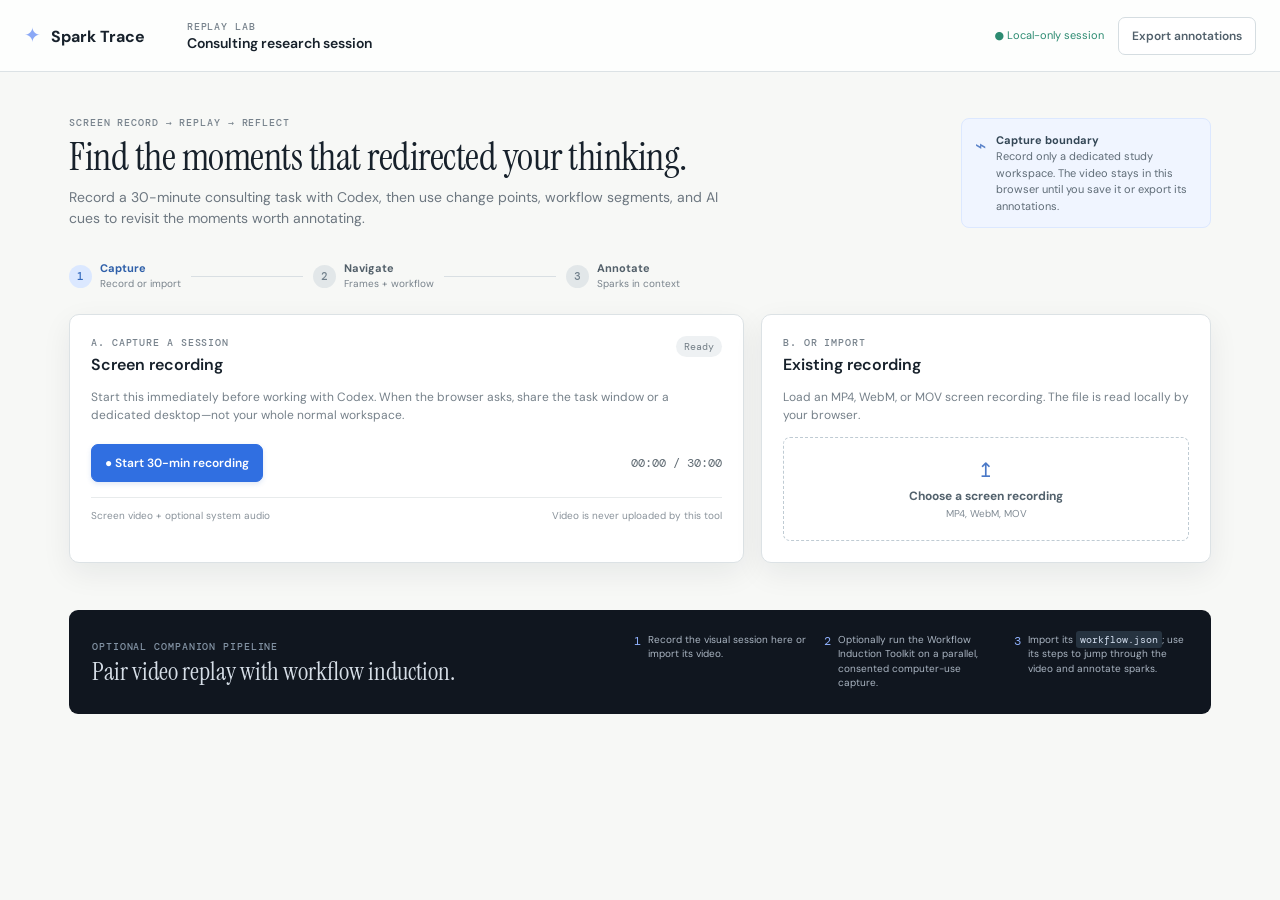
==== replay.html @ 85df9063 "Initial Spark Trace Replay Lab prototype" ====
<!doctype html>
<html lang="en">
  <head>
    <meta charset="utf-8" />
    <meta name="viewport" content="width=device-width, initial-scale=1" />
    <meta name="theme-color" content="#10161f" />
    <title>Spark Trace Replay Lab</title>
    <link rel="stylesheet" href="./replay.css" />
  </head>
  <body>
    <header class="topbar">
      <a class="brand" href="./index.html"><span>✦</span> Spark Trace</a>
      <div class="session-title"><span class="eyebrow">REPLAY LAB</span><input id="sessionName" value="Consulting research session" aria-label="Session name" /></div>
      <div class="top-actions"><span class="local-status">● Local-only session</span><button class="ghost-button" id="exportButton">Export annotations</button></div>
    </header>

    <main>
      <section class="hero">
        <div>
          <p class="eyebrow">SCREEN RECORD → REPLAY → REFLECT</p>
          <h1>Find the moments that redirected your thinking.</h1>
          <p>Record a 30-minute consulting task with Codex, then use change points, workflow segments, and AI cues to revisit the moments worth annotating.</p>
        </div>
        <aside class="privacy-note"><span>⌁</span><p><strong>Capture boundary</strong><br />Record only a dedicated study workspace. The video stays in this browser until you save it or export its annotations.</p></aside>
      </section>

      <section class="stepper" aria-label="Replay workflow">
        <div class="step active"><span>1</span><div><strong>Capture</strong><small>Record or import</small></div></div>
        <i></i>
        <div class="step"><span>2</span><div><strong>Navigate</strong><small>Frames + workflow</small></div></div>
        <i></i>
        <div class="step"><span>3</span><div><strong>Annotate</strong><small>Sparks in context</small></div></div>
      </section>

      <section class="capture-grid">
        <article class="card capture-card">
          <div class="card-heading"><div><p class="eyebrow">A. CAPTURE A SESSION</p><h2>Screen recording</h2></div><span id="recordStatus" class="status-pill">Ready</span></div>
          <p class="support">Start this immediately before working with Codex. When the browser asks, share the task window or a dedicated desktop—not your whole normal workspace.</p>
          <div class="record-controls">
            <button class="primary-button" id="recordButton">● Start 30-min recording</button>
            <button class="danger-button hidden" id="stopButton">■ Stop & prepare replay</button>
            <span id="recordTimer" class="timer">00:00 / 30:00</span>
          </div>
          <div class="capture-foot"><span>Screen video + optional system audio</span><span>Video is never uploaded by this tool</span></div>
        </article>

        <article class="card import-card">
          <div class="card-heading"><div><p class="eyebrow">B. OR IMPORT</p><h2>Existing recording</h2></div></div>
          <p class="support">Load an MP4, WebM, or MOV screen recording. The file is read locally by your browser.</p>
          <label class="file-drop" for="videoInput"><input id="videoInput" type="file" accept="video/*" /><span class="drop-icon">↥</span><strong>Choose a screen recording</strong><small>MP4, WebM, MOV</small></label>
          <a class="download-link hidden" id="videoDownload" download="spark-trace-recording.webm">↓ Save captured recording</a>
        </article>
      </section>

      <section id="workspace" class="workspace hidden">
        <div class="replay-header">
          <div><p class="eyebrow">SESSION REPLAY</p><h2 id="videoLabel">Untitled recording</h2><p id="durationLabel">Preparing video…</p></div>
          <div class="replay-counts"><div><strong id="frameCount">0</strong><small>change points</small></div><div><strong id="segmentCount">0</strong><small>workflow segments</small></div><div><strong id="candidateCount">0</strong><small>review prompts</small></div><div><strong id="sparkCount">0</strong><small>sparks</small></div></div>
        </div>

        <div class="video-layout">
          <article class="video-card">
            <video id="replayVideo" controls playsinline></video>
            <div class="playhead-panel">
              <div><span class="eyebrow">PLAYHEAD</span><strong id="playhead">00:00</strong></div>
              <div class="range-wrap"><label for="rangeStart">Annotate a moment or interval</label><div><input id="rangeStart" type="number" min="0" step="1" value="0" /><span>to</span><input id="rangeEnd" type="number" min="0" step="1" value="0" /><span>sec</span><button class="text-button" id="usePlayhead">Use playhead</button></div></div>
              <button class="primary-button compact" id="openSparkButton">Capture spark →</button>
            </div>
          </article>

          <aside class="right-rail">
            <article class="rail-card">
              <div class="rail-heading"><div><p class="eyebrow">WORKFLOW NAVIGATION</p><h3>Find a moment faster</h3></div><button class="text-button" id="openSegmentButton">+ Segment</button></div>
              <div class="filter-row" id="filters">
                <button class="filter active" data-filter="all">All</button>
                <button class="filter" data-filter="ai">AI cue</button>
                <button class="filter" data-filter="source">Source</button>
                <button class="filter" data-filter="draft">Draft</button>
                <button class="filter" data-filter="calculate">Table / calc</button>
              </div>
              <input id="segmentSearch" class="search" placeholder="Search workflow labels or notes" aria-label="Search workflow segments" />
              <div class="segment-list" id="segmentList"></div>
              <label class="workflow-import" for="workflowInput"><input id="workflowInput" type="file" accept=".json,application/json" />⌁ Import workflow.json <small>Optional companion output from Workflow Induction Toolkit</small></label>
            </article>
            <article class="rail-card method-card"><span>◌</span><p><strong>Suggestions are not labels</strong><br />Video changes and workflow events can propose a moment to review. Only the participant can confirm, edit, or dismiss a spark.</p></article>
          </aside>
        </div>

        <section class="filmstrip-section">
          <div class="section-title"><div><p class="eyebrow">VISUAL TIMELINE</p><h2>Change-point filmstrip</h2></div><div class="sampling"><label for="sampleInterval">Sample every</label><select id="sampleInterval"><option value="15">15 sec</option><option value="30" selected>30 sec</option><option value="60">60 sec</option></select><button class="ghost-button" id="buildFrames">Rebuild frames</button></div></div>
          <p class="support">Frames are generated locally from the recording. Add a workflow segment or spark when a thumbnail reminds you of a meaningful turn.</p>
          <div class="filmstrip" id="filmstrip"></div>
        </section>

        <section class="candidate-section">
          <div class="section-title"><div><p class="eyebrow">ASSISTED REVIEW QUEUE</p><h2>Candidate moments to consider</h2></div><button class="ghost-button" id="generateCandidates">Refresh suggestions</button></div>
          <p class="support">The tool proposes moments from visible context changes and imported workflow activity: AI turns, source transitions, pauses, rapid switching, corrections, and workflow boundaries. These are prompts for review—not inferred sparks.</p>
          <div class="candidate-list" id="candidateList"></div>
        </section>

        <section class="annotation-section">
          <div class="section-title"><div><p class="eyebrow">CAPTURED SPARKS</p><h2>Participant interpretation, linked to evidence</h2></div><button class="text-button" id="jumpToCurrent">Jump to playhead ↑</button></div>
          <div class="spark-list" id="sparkList"></div>
        </section>
      </section>

      <section class="how-it-works">
        <div><p class="eyebrow">OPTIONAL COMPANION PIPELINE</p><h2>Pair video replay with workflow induction.</h2></div>
        <ol>
          <li><span>1</span><p>Record the visual session here or import its video.</p></li>
          <li><span>2</span><p>Optionally run the Workflow Induction Toolkit on a parallel, consented computer-use capture.</p></li>
          <li><span>3</span><p>Import its <code>workflow.json</code>; use its steps to jump through the video and annotate sparks.</p></li>
        </ol>
      </section>
    </main>

    <div class="modal-backdrop hidden" id="sparkModal">
      <section class="modal" role="dialog" aria-modal="true" aria-labelledby="sparkModalTitle">
        <button class="close" data-close="sparkModal" aria-label="Close">×</button>
        <p class="eyebrow">CAPTURE A SPARK</p><h2 id="sparkModalTitle">Name the shift, then its trigger.</h2>
        <p class="modal-intro">This annotation will be linked to <strong id="sparkMoment">00:00</strong> in the recording. Describe a change in your thinking—not whether the AI was correct.</p>
        <form id="sparkForm">
          <label>What was the cue?<select id="cueType"><option>AI response visible on screen</option><option>Source / document evidence</option><option>My own question or note</option><option>Contrast, conflict, or error</option><option>Other screen moment</option></select></label>
          <label>Cue note <input id="cueNote" placeholder="e.g. Codex used the prior fiscal-year column" /></label>
          <div class="taxonomy-block"><p class="form-label">1. What changed in your thinking?</p><p class="form-help">Choose the primary dimension of change.</p><div class="picker" id="changePicker"></div></div>
          <div class="taxonomy-block"><p class="form-label">2. What triggered that change?</p><p class="form-help">Choose every kind of cue that mattered.</p><div class="picker" id="triggerPicker"></div></div>
          <label>What changed for you?<textarea id="sparkText" required placeholder="Before this, I was… After this cue, I began to…"></textarea></label>
          <div class="two-col"><label>Confidence<select id="confidence"><option>Emerging — I want to follow it</option><option>Likely — it redirected my next step</option><option>Confirmed — it shaped the recommendation</option></select></label><label>What happened next?<select id="outcome"><option>I explored another source</option><option>I revised a claim</option><option>I changed the recommendation</option><option>I set it aside</option></select></label></div>
          <div class="modal-actions"><button type="button" class="ghost-button" data-close="sparkModal">Cancel</button><button class="primary-button" type="submit">Save spark →</button></div>
        </form>
      </section>
    </div>

    <div class="modal-backdrop hidden" id="segmentModal">
      <section class="modal small-modal" role="dialog" aria-modal="true" aria-labelledby="segmentModalTitle">
        <button class="close" data-close="segmentModal" aria-label="Close">×</button>
        <p class="eyebrow">ADD A NAVIGATION MARKER</p><h2 id="segmentModalTitle">Describe what was happening.</h2>
        <form id="segmentForm">
          <label>Label <input id="segmentLabel" required placeholder="e.g. Compared FY23 and FY24 risk disclosures" /></label>
          <div class="two-col"><label>Start (sec)<input id="segmentStart" type="number" min="0" step="1" required /></label><label>End (sec)<input id="segmentEnd" type="number" min="0" step="1" required /></label></div>
          <label>Activity type<select id="segmentKind"><option value="source">Source / document</option><option value="ai">AI cue</option><option value="draft">Draft / recommendation</option><option value="calculate">Table / calculation</option><option value="other">Other</option></select></label>
          <label>Note <textarea id="segmentNote" placeholder="Optional reminder for the replay"></textarea></label>
          <div class="modal-actions"><button type="button" class="ghost-button" data-close="segmentModal">Cancel</button><button class="primary-button" type="submit">Save marker →</button></div>
        </form>
      </section>
    </div>
    <div class="toast hidden" id="toast"></div>
    <script src="./replay.js"></script>
  </body>
</html>
---- replay.css ----
@import url('https://fonts.googleapis.com/css2?family=DM+Mono:wght@400;500&family=DM+Sans:opsz,wght@9..40,400;9..40,500;9..40,600;9..40,700&family=Instrument+Serif:ital@0;1&display=swap');
:root{--ink:#17212b;--muted:#6d7780;--navy:#10161f;--line:#dce2e5;--paper:#f7f8f6;--white:#fff;--blue:#306fe1;--purple:#7658bf;--purple-bg:#f0ebff;--green:#2c8b71;--red:#bf554c;--shadow:0 10px 30px rgba(20,30,41,.07)}
*{box-sizing:border-box}
body{margin:0;background:var(--paper);color:var(--ink);font:14px/1.45 "DM Sans",system-ui,sans-serif}
.topbar{height:72px;border-bottom:1px solid var(--line);background:rgba(255,255,255,.82);display:flex;align-items:center;padding:0 max(24px,calc((100vw - 1280px)/2));gap:42px}
.brand{color:var(--ink);text-decoration:none;font-weight:700;font-size:16px;white-space:nowrap}
.brand span{color:#8aa8f6;font-size:20px;margin-right:6px}
.session-title{display:grid;gap:1px;min-width:240px}
.eyebrow{font:500 10px "DM Mono",monospace;letter-spacing:.09em;color:#77828c;margin:0}
.session-title input{font:600 14px "DM Sans";padding:0;border:0;background:transparent;outline:0;color:var(--ink)}
.top-actions{margin-left:auto;display:flex;align-items:center;gap:14px}
.local-status{font-size:11px;color:var(--green)}
button{font:inherit}
.primary-button,.ghost-button,.danger-button{border-radius:7px;padding:10px 13px;font:600 12px "DM Sans";cursor:pointer}
.primary-button{background:var(--blue);color:#fff;border:1px solid var(--blue);box-shadow:0 2px 5px rgba(43,95,189,.15)}
.primary-button:hover{background:#245fca}
.ghost-button{background:#fff;color:#51606b;border:1px solid #d5dde1}
.ghost-button:hover{background:#f4f6f7}
.danger-button{background:#fff4f3;color:#af433c;border:1px solid #f0c9c5}
.hidden{display:none!important}
main{max-width:1210px;margin:0 auto;padding:44px 34px 70px}
.hero{display:flex;justify-content:space-between;gap:40px;align-items:center}
.hero h1{font:400 39px/1.02 "Instrument Serif",Georgia,serif;letter-spacing:-.5px;margin:8px 0 10px;max-width:650px}
.hero>div>p:last-child{color:var(--muted);max-width:660px;margin:0;line-height:1.55}
.privacy-note{display:flex;gap:10px;width:250px;margin:0;padding:13px;border-radius:8px;background:#f0f5ff;border:1px solid #dce8ff;color:#5f6c77;font-size:11px;line-height:1.5}
.privacy-note span{font-size:19px;color:#5a82c9}
.privacy-note p{margin:0}
.privacy-note strong{color:#344756}
.stepper{display:flex;align-items:center;gap:10px;margin:31px 0 22px}
.stepper>i{height:1px;background:#d9dfe3;flex:1;max-width:112px}
.step{display:flex;gap:8px;align-items:center;color:#79838c}
.step span{width:23px;height:23px;display:grid;place-items:center;border-radius:50%;background:#e2e7e9;color:#71808c;font:500 11px "DM Mono"}
.step strong{display:block;font-size:11px;color:#53606a}
.step small{display:block;font-size:10px}
.step.active span{background:#dbe8ff;color:#3168bd}
.step.active strong{color:#2e5fa9}
.capture-grid{display:grid;grid-template-columns:1.35fr .9fr;gap:17px}
.card,.video-card,.rail-card{background:#fff;border:1px solid var(--line);border-radius:10px;box-shadow:var(--shadow)}
.capture-card,.import-card{padding:21px}
.card-heading,.rail-heading{display:flex;justify-content:space-between;gap:16px}
.card h2,.rail-card h3{margin:5px 0 0;font:600 16px "DM Sans"}
.status-pill{border-radius:12px;background:#eef1f3;color:#737e86;padding:4px 8px;height:max-content;font:10px "DM Mono"}
.status-pill.recording{background:#fff0ee;color:#b7453c}
.support{color:#76818a;font-size:12px;line-height:1.5;margin:13px 0}
.record-controls{display:flex;align-items:center;gap:10px;margin:20px 0 15px}
.timer{margin-left:auto;color:#626d75;font:12px "DM Mono"}
.capture-foot{display:flex;justify-content:space-between;border-top:1px solid #e8ebec;padding-top:11px;color:#89929a;font-size:10px}
.file-drop{min-height:104px;border:1px dashed #bfcbd3;border-radius:7px;display:grid;place-content:center;text-align:center;cursor:pointer;color:#53626d}
.file-drop input,.workflow-import input{position:absolute;width:1px;height:1px;opacity:0}
.file-drop:hover{background:#f7faff;border-color:#8aa7e3}
.drop-icon{display:block;color:#4a78c7;font-size:20px}
.file-drop strong{font-size:12px;margin-top:3px}
.file-drop small{font-size:10px;color:#818b94;margin-top:2px}
.download-link{display:block;margin-top:10px;color:#4c74b5;font-size:11px}
.workspace{margin-top:43px}
.replay-header{border-top:1px solid var(--line);padding:29px 0 18px;display:flex;justify-content:space-between;align-items:flex-end}
.replay-header h2,.section-title h2{font:400 27px "Instrument Serif";margin:6px 0 0}
.replay-header>div>p:last-child{margin:3px 0 0;color:#7a848d;font:11px "DM Mono"}
.replay-counts{display:flex;gap:22px}
.replay-counts div{border-left:1px solid #dbe1e4;padding-left:12px}
.replay-counts strong{display:block;font:400 22px/1 "Instrument Serif"}
.replay-counts small{font-size:10px;color:#7e8890}
.video-layout{display:grid;grid-template-columns:minmax(0,1fr) 330px;gap:17px}
.video-card{overflow:hidden}
video{display:block;width:100%;background:#111923;aspect-ratio:16/9}
.playhead-panel{padding:13px 15px;display:flex;align-items:end;gap:19px}
.playhead-panel strong{display:block;font:500 19px "Instrument Serif"}
.range-wrap{flex:1}
.range-wrap label{display:block;color:#76818a;font-size:10px;margin-bottom:4px}
.range-wrap input{width:47px;border:1px solid #d6dde1;border-radius:4px;padding:5px;font:11px "DM Mono";text-align:center}
.range-wrap span{font-size:10px;color:#7e8890;margin:0 3px}
.text-button{border:0;background:transparent;color:#4772b5;font:500 11px "DM Sans";padding:5px;cursor:pointer}
.compact{padding:9px 11px;white-space:nowrap}
.right-rail{display:grid;gap:14px;align-content:start}
.rail-card{padding:17px}
.rail-heading h3{font-size:14px}
.filter-row{display:flex;flex-wrap:wrap;gap:5px;margin:14px 0 10px}
.filter{border:1px solid #d7dfe4;border-radius:11px;background:#fff;color:#68747e;padding:4px 7px;font:10px "DM Mono";cursor:pointer}
.filter.active{background:#eff4ff;border-color:#c7d8fa;color:#3a68aa}
.search{border:1px solid #d7dfe3;border-radius:5px;padding:8px 9px;width:100%;font:11px "DM Sans";outline-color:var(--blue)}
.segment-list{display:grid;gap:6px;margin:10px 0;max-height:226px;overflow:auto}
.empty{color:#89929a;font-size:11px;line-height:1.5;padding:9px 0}
.segment{width:100%;text-align:left;border:1px solid #e0e5e7;border-left:3px solid var(--marker,#7a60bc);border-radius:5px;background:#fff;padding:8px 9px;cursor:pointer}
.segment:hover{background:#f8fafb}
.segment-head{display:flex;justify-content:space-between;gap:8px;color:#68747e;font:10px "DM Mono"}
.segment strong{display:block;color:#3d4750;font-size:11px;margin:3px 0}
.segment small{display:block;color:#7e8991;font-size:10px;line-height:1.35}
.workflow-import{display:block;border-top:1px solid #e8ecee;padding-top:11px;color:#5375aa;font-size:10px;cursor:pointer}
.workflow-import small{display:block;color:#8b949b;margin-top:2px}
.method-card{display:flex;gap:8px;background:#f5f7f6;box-shadow:none}
.method-card span{color:#7960bf}
.method-card p{margin:0;color:#758089;font-size:10px;line-height:1.5}
.method-card strong{color:#4f5b64}
.filmstrip-section,.annotation-section{margin-top:33px;border-top:1px solid var(--line);padding-top:24px}
.section-title{display:flex;justify-content:space-between;align-items:end}
.sampling{display:flex;align-items:center;gap:7px;color:#76818a;font-size:11px}
.sampling select{border:1px solid #d5dce0;border-radius:5px;padding:6px;background:#fff;font-size:11px}
.filmstrip{display:flex;gap:10px;overflow-x:auto;padding:16px 0 8px}
.frame{position:relative;flex:0 0 160px;padding:0;border:1px solid #dbe1e4;border-radius:6px;background:#fff;overflow:hidden;cursor:pointer}
.frame.active{outline:2px solid #78a0ea;outline-offset:1px}
.frame img{display:block;width:100%;height:91px;object-fit:cover;background:#e9edef}
.frame span{display:block;padding:5px 7px;color:#64717b;font:10px "DM Mono";text-align:left}
.frame i{position:absolute;top:5px;right:5px;border-radius:9px;background:rgba(18,29,40,.75);color:#fff;padding:2px 5px;font:9px "DM Mono";font-style:normal}
.spark-list{display:grid;grid-template-columns:repeat(2,minmax(0,1fr));gap:12px;margin-top:15px}
.spark-card{border:1px solid var(--line);border-left:3px solid var(--spark,#755ab8);border-radius:8px;background:#fff;padding:15px}
.spark-head{display:flex;justify-content:space-between;gap:8px;align-items:start}
.chip{border-radius:10px;padding:4px 7px;background:#f0ebff;color:#6c4eae;font:10px "DM Mono";text-transform:uppercase}
.spark-time{color:#7e8992;font:10px "DM Mono"}
.spark-card p{font:400 17px/1.28 "Instrument Serif";margin:10px 0 6px}
.spark-card footer{color:#7b858d;font-size:10px;line-height:1.45}
.how-it-works{margin-top:47px;border-radius:9px;background:#10161f;color:#d6dee7;padding:23px;display:flex;align-items:center;justify-content:space-between;gap:32px}
.how-it-works .eyebrow{color:#8292a3}
.how-it-works h2{font:400 25px/1 "Instrument Serif";margin:6px 0 0}
.how-it-works ol{margin:0;padding:0;list-style:none;display:flex;gap:16px}
.how-it-works li{display:flex;gap:7px;max-width:174px;color:#aab5c2;font-size:10px;line-height:1.45}
.how-it-works li span{color:#8fb0fb;font:12px "DM Mono"}
.how-it-works li p{margin:0}
.modal-backdrop{position:fixed;inset:0;background:rgba(13,20,29,.48);display:grid;place-items:center;padding:20px;z-index:5}
.modal{position:relative;background:#fff;border-radius:12px;width:min(660px,100%);padding:28px;box-shadow:0 20px 55px rgba(0,0,0,.23);max-height:calc(100vh - 40px);overflow:auto}
.small-modal{width:min(520px,100%)}
.close{position:absolute;right:16px;top:13px;border:0;background:transparent;color:#6d7780;font-size:26px;cursor:pointer}
.modal h2{font:400 29px/1 "Instrument Serif";margin:7px 0}
.modal-intro{color:#707a83;font-size:12px;line-height:1.45;margin:0 0 18px}
.modal label{display:grid;gap:6px;color:#55616b;font:500 11px "DM Sans";margin:13px 0}
.modal select,.modal input,.modal textarea{border:1px solid #d5dde1;border-radius:6px;background:#fff;color:#2f3840;padding:9px;font:12px "DM Sans";outline-color:var(--blue)}
.modal textarea{min-height:84px;resize:vertical;line-height:1.45}
.taxonomy-block{margin:16px 0}
.form-label{font:500 11px "DM Sans";color:#55616b;margin:0}
.form-help{margin:4px 0 7px;color:#7a848c;font-size:10px}
.picker{display:flex;flex-wrap:wrap;gap:5px}
.choice{background:#fff;border:1px solid #d8dfe3;border-radius:13px;color:#5b6871;padding:5px 8px;font:10px "DM Mono";cursor:pointer}
.choice.selected{background:var(--bg);border-color:var(--color);color:var(--color)}
.trigger-picker .choice.selected::after{content:"✓";font-weight:700;margin-left:4px}
.two-col{display:grid;grid-template-columns:1fr 1fr;gap:12px}
.modal-actions{display:flex;justify-content:flex-end;gap:8px;margin-top:20px}
.toast{position:fixed;z-index:10;right:24px;bottom:25px;background:#18212b;color:#fff;border-radius:7px;padding:11px 14px;font-size:12px;box-shadow:0 7px 21px rgba(0,0,0,.2)}
code{font:10px "DM Mono";background:#263340;color:#d2dded;border-radius:3px;padding:2px 4px}
@media(max-width:850px){.capture-grid,.video-layout{grid-template-columns:1fr}
.privacy-note{display:none}
.spark-list{grid-template-columns:1fr}
.how-it-works{display:block}
.how-it-works ol{margin-top:18px}
.topbar{padding:0 20px}
.top-actions .local-status{display:none}
}
@media(max-width:560px){main{padding:28px 16px 50px}
.topbar{gap:12px}
.brand{font-size:0}
.brand span{font-size:21px}
.session-title{min-width:0}
.session-title input{max-width:150px}
.top-actions .ghost-button{font-size:0;padding:9px}
.top-actions .ghost-button::after{content:"Export";font-size:11px}
.hero h1{font-size:34px}
.stepper{gap:4px}
.stepper>i{max-width:30px}
.step small{display:none}
.capture-foot{display:block}
.capture-foot span{display:block;margin:3px 0}
.playhead-panel{align-items:start;flex-wrap:wrap}
.range-wrap{order:3;flex-basis:100%}
.how-it-works ol{display:grid;gap:11px}
.two-col{grid-template-columns:1fr}
.sampling{flex-wrap:wrap;justify-content:end}
}

/* Assisted-review queue: proposed moments remain hypotheses until a participant confirms one. */
.candidate-section{margin-top:33px;border-top:1px solid var(--line);padding-top:24px}
.candidate-list{display:grid;grid-template-columns:repeat(3,minmax(0,1fr));gap:11px;margin-top:15px}
.candidate-card{border:1px solid #d9e0e3;border-top:3px solid var(--candidate,#597bb7);border-radius:8px;background:#fff;padding:14px}
.candidate-card.confirmed{border-top-color:#2c8b71;background:#f7fcfa}
.candidate-card .candidate-top{display:flex;justify-content:space-between;align-items:start;gap:8px}
.candidate-card h3{margin:6px 0 5px;color:#34434e;font-size:14px;line-height:1.25}
.candidate-card p{margin:0;color:#687680;font-size:12px;line-height:1.45}
.candidate-card footer{display:flex;justify-content:space-between;align-items:center;gap:6px;margin-top:12px}
.candidate-time,.candidate-status{font:10px "DM Mono";color:#5c7180}
.candidate-status{border-radius:9px;background:#edf3f8;padding:3px 5px;text-transform:uppercase}
.candidate-card.confirmed .candidate-status{background:#dff4ea;color:#25745f}
.candidate-actions{display:flex;gap:4px}
.candidate-actions .text-button{padding:4px}
@media(max-width:850px){.candidate-list{grid-template-columns:1fr}
.replay-counts{gap:12px}
}
@media(max-width:560px){.replay-counts{display:grid;grid-template-columns:1fr 1fr;gap:8px}
}
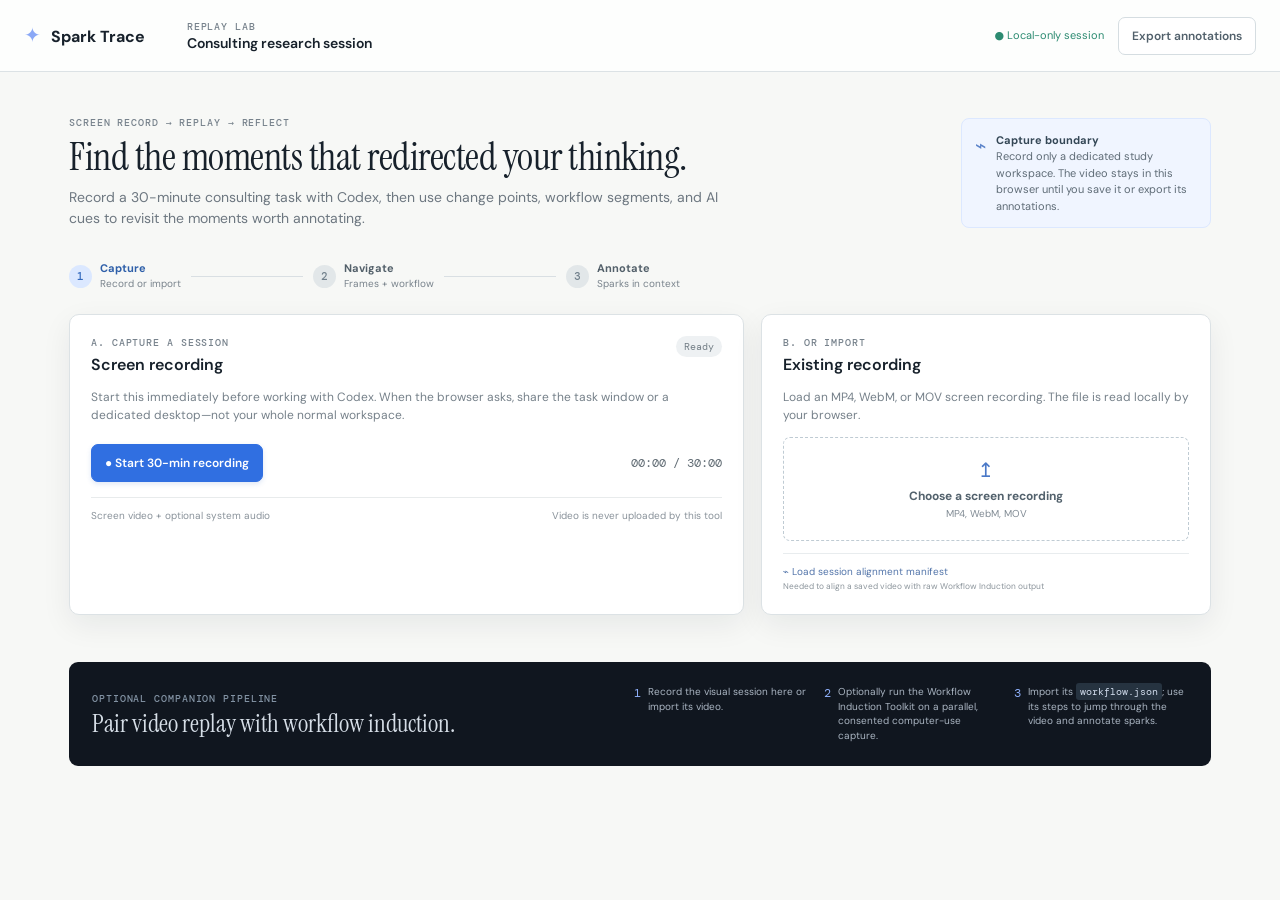
==== commit 9d18033a: "Integrate native workflow induction timelines" ====
--- a/replay.html
+++ b/replay.html
@@ -49,6 +49,8 @@
           <p class="support">Load an MP4, WebM, or MOV screen recording. The file is read locally by your browser.</p>
           <label class="file-drop" for="videoInput"><input id="videoInput" type="file" accept="video/*" /><span class="drop-icon">↥</span><strong>Choose a screen recording</strong><small>MP4, WebM, MOV</small></label>
           <a class="download-link hidden" id="videoDownload" download="spark-trace-recording.webm">↓ Save captured recording</a>
+          <label class="manifest-import" for="sessionManifestInput"><input id="sessionManifestInput" type="file" accept=".json,application/json" />⌁ Load session alignment manifest <small>Needed to align a saved video with raw Workflow Induction output</small></label>
+          <a class="download-link hidden" id="manifestDownload" download="spark-trace-session.json">↓ Save session alignment manifest</a>
         </article>
       </section>
 
@@ -81,6 +83,7 @@
               <input id="segmentSearch" class="search" placeholder="Search workflow labels or notes" aria-label="Search workflow segments" />
               <div class="segment-list" id="segmentList"></div>
               <label class="workflow-import" for="workflowInput"><input id="workflowInput" type="file" accept=".json,application/json" />⌁ Import workflow.json <small>Optional companion output from Workflow Induction Toolkit</small></label>
+              <p class="alignment-status" id="alignmentStatus">Workflow alignment: waiting for an import</p>
             </article>
             <article class="rail-card method-card"><span>◌</span><p><strong>Suggestions are not labels</strong><br />Video changes and workflow events can propose a moment to review. Only the participant can confirm, edit, or dismiss a spark.</p></article>
           </aside>
--- a/replay.css
+++ b/replay.css
@@ -52,6 +52,9 @@
 .file-drop strong{font-size:12px;margin-top:3px}
 .file-drop small{font-size:10px;color:#818b94;margin-top:2px}
 .download-link{display:block;margin-top:10px;color:#4c74b5;font-size:11px}
+.manifest-import{display:block;border-top:1px solid #e8ecee;padding-top:11px;margin-top:12px;color:#5375aa;font-size:10px;cursor:pointer}
+.manifest-import input{position:absolute;width:1px;height:1px;opacity:0}
+.manifest-import small{display:block;color:#8b949b;margin-top:2px}
 .workspace{margin-top:43px}
 .replay-header{border-top:1px solid var(--line);padding:29px 0 18px;display:flex;justify-content:space-between;align-items:flex-end}
 .replay-header h2,.section-title h2{font:400 27px "Instrument Serif";margin:6px 0 0}
@@ -87,6 +90,9 @@
 .segment small{display:block;color:#7e8991;font-size:10px;line-height:1.35}
 .workflow-import{display:block;border-top:1px solid #e8ecee;padding-top:11px;color:#5375aa;font-size:10px;cursor:pointer}
 .workflow-import small{display:block;color:#8b949b;margin-top:2px}
+.alignment-status{margin:9px 0 0;color:#74818b;font:10px/1.4 "DM Mono"}
+.alignment-status.ready{color:#2c8b71}
+.alignment-status.needs-attention{color:#b26f46}
 .method-card{display:flex;gap:8px;background:#f5f7f6;box-shadow:none}
 .method-card span{color:#7960bf}
 .method-card p{margin:0;color:#758089;font-size:10px;line-height:1.5}
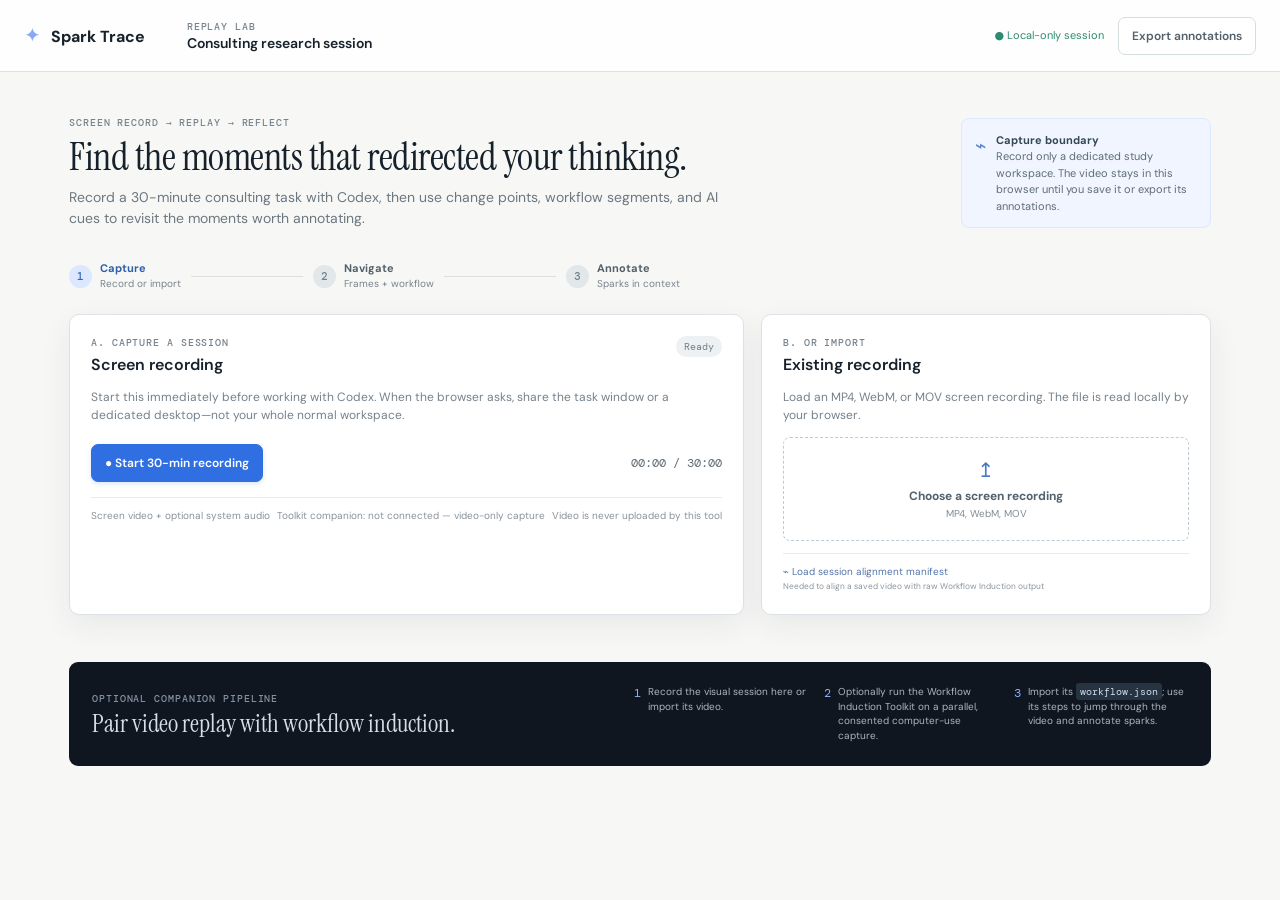
==== commit c4097ec0: "Automate Toolkit capture with local companion" ====
--- a/replay.html
+++ b/replay.html
@@ -41,7 +41,7 @@
             <button class="danger-button hidden" id="stopButton">■ Stop & prepare replay</button>
             <span id="recordTimer" class="timer">00:00 / 30:00</span>
           </div>
-          <div class="capture-foot"><span>Screen video + optional system audio</span><span>Video is never uploaded by this tool</span></div>
+          <div class="capture-foot"><span>Screen video + optional system audio</span><span id="workflowCompanionStatus">Toolkit companion: checking local connection…</span><span>Video is never uploaded by this tool</span></div>
         </article>
 
         <article class="card import-card">
@@ -90,7 +90,7 @@
         </div>
 
         <section class="filmstrip-section">
-          <div class="section-title"><div><p class="eyebrow">VISUAL TIMELINE</p><h2>Change-point filmstrip</h2></div><div class="sampling"><label for="sampleInterval">Sample every</label><select id="sampleInterval"><option value="15">15 sec</option><option value="30" selected>30 sec</option><option value="60">60 sec</option></select><button class="ghost-button" id="buildFrames">Rebuild frames</button></div></div>
+          <div class="section-title"><div><p class="eyebrow">VISUAL TIMELINE</p><h2>Change-point filmstrip</h2></div><div class="sampling"><label for="sampleInterval">Sample every</label><select id="sampleInterval"><option value="15" selected>15 sec</option><option value="30">30 sec</option><option value="60">60 sec</option></select><button class="ghost-button" id="buildFrames">Rebuild frames</button></div></div>
           <p class="support">Frames are generated locally from the recording. Add a workflow segment or spark when a thumbnail reminds you of a meaningful turn.</p>
           <div class="filmstrip" id="filmstrip"></div>
         </section>
--- a/replay.css
+++ b/replay.css
@@ -45,6 +45,7 @@
 .record-controls{display:flex;align-items:center;gap:10px;margin:20px 0 15px}
 .timer{margin-left:auto;color:#626d75;font:12px "DM Mono"}
 .capture-foot{display:flex;justify-content:space-between;border-top:1px solid #e8ebec;padding-top:11px;color:#89929a;font-size:10px}
+.capture-foot #workflowCompanionStatus.active{color:#2c8b71}
 .file-drop{min-height:104px;border:1px dashed #bfcbd3;border-radius:7px;display:grid;place-content:center;text-align:center;cursor:pointer;color:#53626d}
 .file-drop input,.workflow-import input{position:absolute;width:1px;height:1px;opacity:0}
 .file-drop:hover{background:#f7faff;border-color:#8aa7e3}
